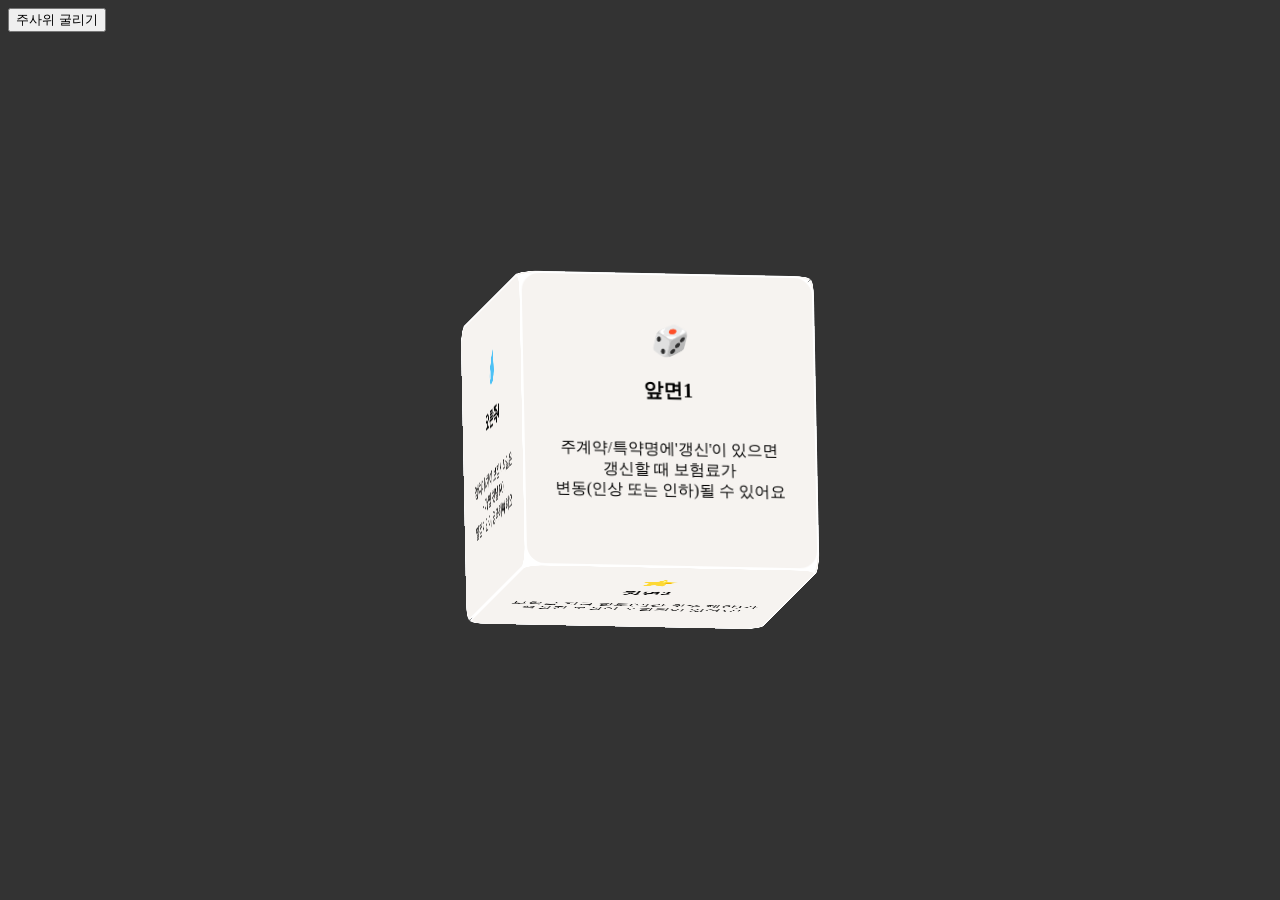
==== dice_interaction/index.html @ aad45994 "Add files via upload" ====
<!DOCTYPE html>
<html lang="en" >
<head>
  <meta charset="UTF-8">
  <meta name="viewport" content="width=device-width, initial-scale=1.0, maximum-scale=1.0, minimum-scale=1.0, user-scalable=no" />
  <title>3D Dice with CSS</title>
  <link rel="stylesheet" href="./style.css">

</head>
<body>
<!-- partial:index.partial.html -->
<div class="diceWrap">
  <div class="dice">
    <div class="diceFace front">
      <div class="inner">
        <i class="icon">🎲</i>
        <h3>앞면1</h3>
        <p>주계약/특약명에'갱신'이 있으면<br>
          갱신할 때 보험료가<br> 변동(인상 또는 인하)될 수 있어요</p>
      </div>
    </div>
    
    <div class="diceFace up">
      <div class="inner">
      <i class="icon">⭐</i>
      <h3>윗면2</h3>
      <p>보험금 지금 한도(연간 횟수 제한)가<br> 설정된 보장이 포함되어 있어요!</p>
    </div>
    </div>
    
    <div class="diceFace left">
 
    <div class="inner">
      <i class="icon">🔥</i>
      <h3>왼쪽3</h3>
      <p>갱신 시 보험료가<br> 변동(인상/인하)될 수 있어요</p>
    </div>
    </div>
    
    <div class="diceFace right">

    <div class="inner">
      <i class="icon">💧</i>
      <h3>오른쪽4</h3>
      <p>암/치매/치아 보장시작일은<br> - 가입 첫날 NO!<br>일정기간이 경과해야 해요</p>
    </div>
    </div>
    
    <div class="diceFace bottom">
          <div class="inner">

      <i class="icon">⚡</i>
      <h3>아래5</h3>
      <p>갱신 시 보험료가<br> 변동(인상/인하)될 수 있는<br> 갱신형 계약이 포함되어 있어요!</p>
    </div>
    </div>
    
    <div class="diceFace back">
 
    <div class="inner">
      <i class="icon">🌿</i>
      <h3>뒷면6</h3>
      <p>보장 시작일까지 N일이 남았습니다.</p>
    </div>
    </div>
  </div>
</div>



<div class="buttons">
  <button class="rollBtn">주사위 굴리기</button>
</div>

<!-- partial -->
  <script src='https://cdnjs.cloudflare.com/ajax/libs/jquery/3.5.1/jquery.min.js'></script>
  <script  src="./script.js"></script>

</body>
</html>
---- dice_interaction/style.css ----
html {
  font-size: 10px;
  -webkit-touch-callout: none;
  -webkit-user-select: none;
  -khtml-user-select: none;
  -moz-user-select: none;
  -ms-user-select: none;
  user-select: none;
  -webkit-tap-highlight-color: rgba(0, 0, 0, 0);
  -webkit-user-drag: none;
  /* user-drag: none; */
  outline: none;
}

.diceFace {
  box-sizing: border-box;
  position: absolute;
  width:30rem;
  height: 30rem;
  background-color: #f6f3f0;
  border: 0.2rem solid #ffffff;
  border-radius: 2rem;
  transform-style: preserve-3d;
  transition: 0.5s;
  display: flex;
  align-items: center;
  justify-content: center;
  text-align: center;
  transform-origin: center;
}

.diceFace::before {
  position: absolute;
  content: "";
  width: 100%;
  height: 100%;
  background-color: #ffffff;
  border-radius: 2rem;
  transform: translateZ(-0.1rem);
}

.diceFace > .inner{
  display: flex;
  flex-direction: column;
  align-items: center;
  justify-content: center;
}


.front {
  transform: translateZ(15rem);
}


.up {
  transform: rotateX(90deg) translateZ(15rem);
}


.left {
  transform: rotateY(-90deg) translateZ(15rem);
}



.right {
  transform: rotateY(90deg) translateZ(15rem);
}



.bottom {
  transform: rotateX(-90deg) translateZ(15rem);
}


.back {
  transform: rotateX(180deg) translateZ(15rem);
}



.dice {
  position: absolute;
  width: 30rem;
  height: 30rem;
  top: calc(50% - 15rem);
  left: calc(50% - 15rem);
  transform-style: preserve-3d;
  transform: rotate3d(0, 0.9, 0.9, 90deg);
  transition: 0.5s cubic-bezier(0.42, 1.57, 0.62, 0.86);
}


.dice.throw {
  animation: rotateDice 0.7s ease-in reverse, throwDice 1s linear;
}

.diceWrap {
  position: absolute;
  width: 20rem;
  height: 20rem;
  top: calc(50% - 10rem);
  left: calc(50% - 10rem);
}

.diceWrap::before {
  position: absolute;
  content: "";
  width: 70%;
  height: 10%;
  top: 90%;
  left: 15%;
  background: rgba(0, 0, 0, 0.2);
  border-radius: 100%;
  filter: blur(1rem);
}


.diceFace:not(.back) .inner{
  transform: rotateY(180deg) rotateX(180deg);
}
.diceFace .inner > .icon{
  font-size: 3rem;
}
.diceFace .inner > h3{
  font-size: 2rem;
}
.diceFace .inner > p{
  font-size: 1.6rem;
}

input[type="range"] {
  width: 300px;
  margin-top: 20px;
}


.diceFace.bottom inner{}

@keyframes rotateDice {
  30% {
    transform: rotate3d(1, 1, 1, 0deg);
  }
  100% {
    transform: rotate3d(1, 1, 1, 720deg);
  }
}

@keyframes rotatePerFace {
  16% {
    transform: rotate3d(-0.1, 0.6, -0.4, 180deg);
  }
  32% {
    transform: rotate3d(-0.85, -0.42, 0.73, 180deg);
  }
  48% {
    transform: rotate3d(-0.8, 0.3, -0.75, 180deg);
  }
  64% {
    transform: rotate3d(0.3, 0.45, 0.9, 180deg);
  }
  80% {
    transform: rotate3d(-0.16, 0.6, 0.18, 180deg);
  }
  100% {
    transform: rotate3d(-0.1, 0.3, -1, 180deg);
  }
}

@keyframes throwDice {
  20% {
    margin-top: -10rem;
  }
  40% {
    margin-top: 0px;
  }
  60% {
    margin-top: -3rem;
  }
  80% {
    margin-top: 0px;
  }
  85% {
    margin-top: -1rem;
  }
  90% {
    margin-top: 0px;
  }
  95% {
    margin-top: -0.3rem;
  }
  100% {
    margin-top: 0px;
  }
}

body {
  background-color: #333;
}

.controller {
  position: absolute;
  width: 20rem;
  padding: 2rem;
  bottom: 0;
  right: 0;
  background-color: rgba(0, 0, 0, 0.5);
  color: white;
  text-align: center;
  line-height: 4rem;
}
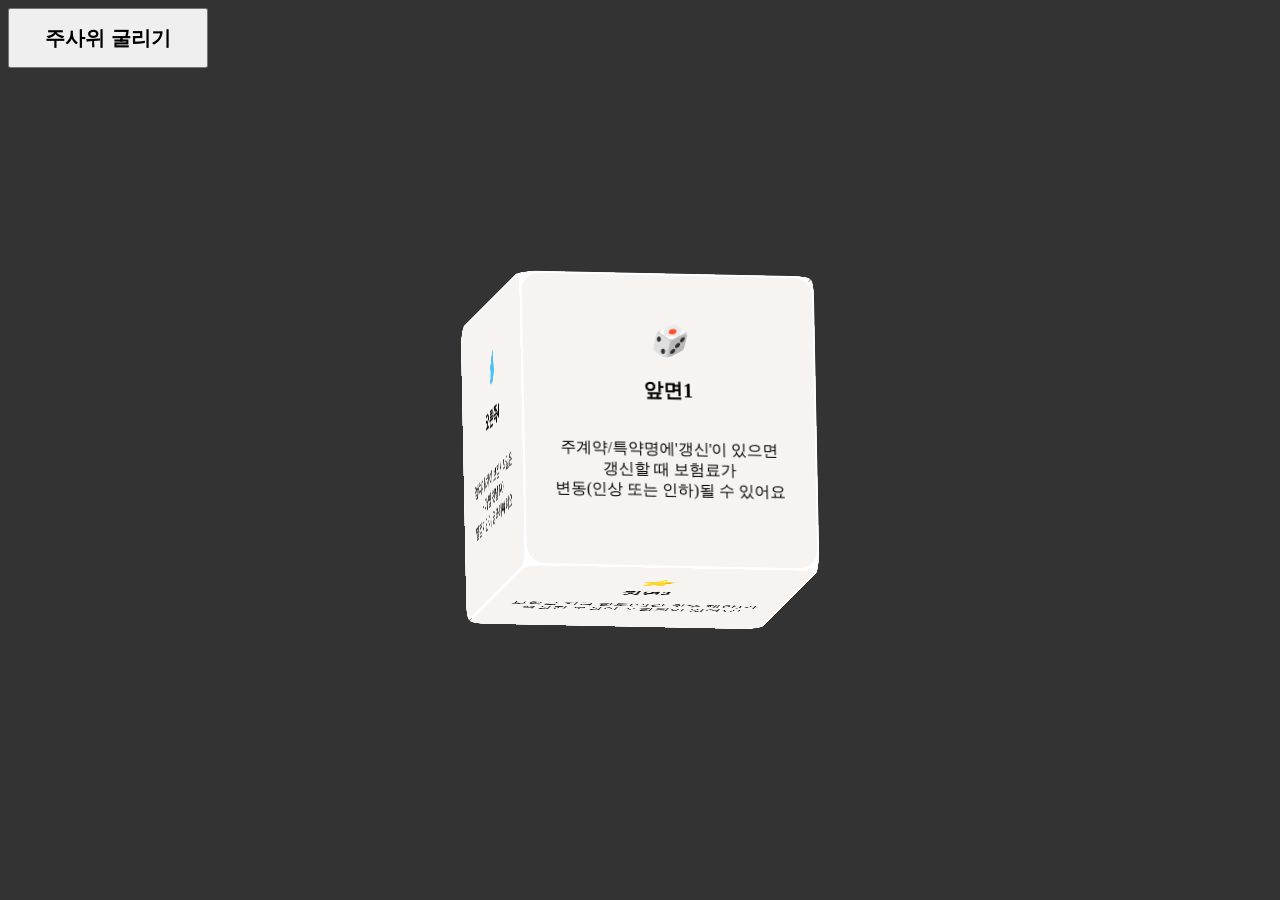
==== commit 859d39d2: "Add files via upload 주사위 버튼 수정" ====
--- a/dice_interaction/index.html
+++ b/dice_interaction/index.html
@@ -68,7 +68,7 @@
 
 
 
-<div class="buttons">
+<div class="button">
   <button class="rollBtn">주사위 굴리기</button>
 </div>
 
--- a/dice_interaction/style.css
+++ b/dice_interaction/style.css
@@ -211,3 +211,4 @@
   text-align: center;
   line-height: 4rem;
 }
+.rollBtn{height: 6rem;font-size: 2rem;padding: 0.8rem 2rem;font-weight: bold;width: 20rem}
